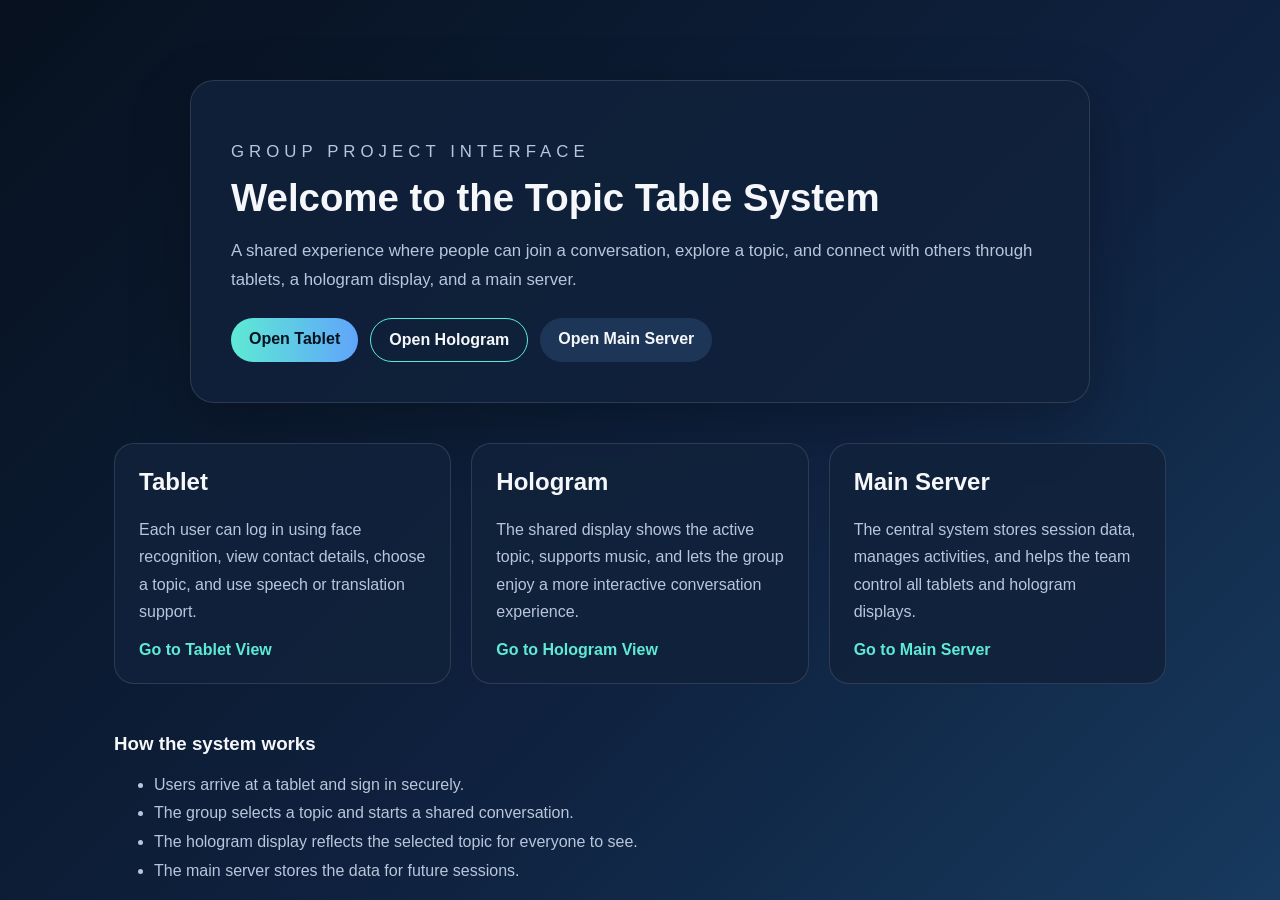
==== index.html @ 47e7c25d "Main branch" ====
<!DOCTYPE html>
<html lang="en">
  <head>
    <meta charset="UTF-8" />
    <meta name="viewport" content="width=device-width, initial-scale=1.0" />
    <title>Topic Table Home</title>
    <link rel="stylesheet" href="styles.css" />
  </head>
  <body>
    <header class="hero">
      <div class="hero-content">
        <p class="eyebrow">Group Project Interface</p>
        <h1>Welcome to the Topic Table System</h1>
        <p>
          A shared experience where people can join a conversation, explore a topic,
          and connect with others through tablets, a hologram display, and a main server.
        </p>
        <div class="hero-actions">
          <a class="btn btn-primary" href="tablet.html">Open Tablet</a>
          <a class="btn btn-secondary" href="hologram.html">Open Hologram</a>
          <a class="btn btn-tertiary" href="server.html">Open Main Server</a>
        </div>
      </div>
    </header>

    <main class="options">
      <section class="card">
        <h2>Tablet</h2>
        <p>
          Each user can log in using face recognition, view contact details, choose a topic,
          and use speech or translation support.
        </p>
        <a href="tablet.html">Go to Tablet View</a>
      </section>

      <section class="card">
        <h2>Hologram</h2>
        <p>
          The shared display shows the active topic, supports music, and lets the group enjoy
          a more interactive conversation experience.
        </p>
        <a href="hologram.html">Go to Hologram View</a>
      </section>

      <section class="card">
        <h2>Main Server</h2>
        <p>
          The central system stores session data, manages activities, and helps the team control
          all tablets and hologram displays.
        </p>
        <a href="server.html">Go to Main Server</a>
      </section>
    </main>

    <section class="info">
      <h3>How the system works</h3>
      <ul>
        <li>Users arrive at a tablet and sign in securely.</li>
        <li>The group selects a topic and starts a shared conversation.</li>
        <li>The hologram display reflects the selected topic for everyone to see.</li>
        <li>The main server stores the data for future sessions.</li>
      </ul>
    </section>
  </body>
</html>
---- styles.css ----
:root {
  color-scheme: dark;
  --bg: #07111f;
  --panel: #11223b;
  --panel-2: #1d3557;
  --text: #f5f7fa;
  --muted: #b8c6db;
  --accent: #5eead4;
  --accent-2: #60a5fa;
}

* {
  box-sizing: border-box;
}

body {
  margin: 0;
  font-family: "Segoe UI", Tahoma, Geneva, Verdana, sans-serif;
  background: linear-gradient(135deg, var(--bg), #0f2240 60%, #173a5e);
  color: var(--text);
  min-height: 100vh;
}

.hero {
  padding: 80px 24px 40px;
  display: flex;
  justify-content: center;
}

.hero-content {
  max-width: 900px;
  width: 100%;
  background: rgba(17, 34, 59, 0.85);
  border: 1px solid rgba(255, 255, 255, 0.12);
  border-radius: 24px;
  padding: 40px;
  box-shadow: 0 20px 60px rgba(0, 0, 0, 0.25);
}

.eyebrow {
  text-transform: uppercase;
  letter-spacing: 0.3em;
  color: var(--accent);
  font-size: 0.85rem;
  margin-bottom: 10px;
}

h1 {
  margin: 0 0 12px;
  font-size: 2.4rem;
}

.hero p {
  color: var(--muted);
  font-size: 1.05rem;
  line-height: 1.7;
}

.hero-actions {
  display: flex;
  flex-wrap: wrap;
  gap: 12px;
  margin-top: 24px;
}

.btn {
  display: inline-block;
  padding: 12px 18px;
  border-radius: 999px;
  text-decoration: none;
  font-weight: 600;
  transition: transform 0.2s ease, box-shadow 0.2s ease;
}

.btn:hover {
  transform: translateY(-2px);
}

.btn-primary {
  background: linear-gradient(90deg, var(--accent), var(--accent-2));
  color: #041320;
}

.btn-secondary {
  background: transparent;
  border: 1px solid var(--accent);
  color: var(--text);
}

.btn-tertiary {
  background: var(--panel-2);
  color: var(--text);
}

.btn-warning {
  background: rgba(248, 113, 113, 0.16);
  border: 1px solid rgba(248, 113, 113, 0.28);
  color: #fecaca;
}

.options {
  display: grid;
  grid-template-columns: repeat(3, minmax(220px, 1fr));
  gap: 20px;
  max-width: 1100px;
  margin: 0 auto;
  padding: 0 24px 30px;
}

.card {
  background: rgba(17, 34, 59, 0.9);
  border-radius: 20px;
  padding: 24px;
  border: 1px solid rgba(255, 255, 255, 0.12);
}

.card h2 {
  margin-top: 0;
}

.card p {
  color: var(--muted);
  line-height: 1.7;
}

.card a {
  color: var(--accent);
  font-weight: 600;
  text-decoration: none;
}

.info {
  max-width: 1100px;
  margin: 0 auto 40px;
  padding: 0 24px;
}

.info h3 {
  margin-bottom: 10px;
}

.info ul {
  color: var(--muted);
  line-height: 1.8;
}

.page {
  max-width: 1000px;
  margin: 40px auto;
  padding: 24px;
}

.panel {
  background: rgba(17, 34, 59, 0.92);
  border-radius: 20px;
  padding: 24px;
  border: 1px solid rgba(255, 255, 255, 0.12);
  margin-bottom: 20px;
}

.status {
  display: inline-block;
  padding: 6px 10px;
  border-radius: 999px;
  background: rgba(94, 234, 212, 0.16);
  color: var(--accent);
  margin-bottom: 12px;
  font-size: 0.9rem;
}

.grid {
  display: grid;
  gap: 16px;
  grid-template-columns: repeat(2, minmax(220px, 1fr));
}

.small-card {
  background: rgba(29, 53, 87, 0.5);
  border: 2px solid rgba(94, 234, 212, 0.3);
  border-radius: 16px;
  padding: 20px;
  box-shadow: 0 4px 12px rgba(0, 0, 0, 0.3);
}

.hidden {
  display: none;
}

.login-grid {
  display: grid;
  grid-template-columns: 1.1fr 0.9fr;
  gap: 20px;
}

.login-card {
  background: rgba(255, 255, 255, 0.04);
  border: 1px solid rgba(255, 255, 255, 0.08);
  border-radius: 18px;
  padding: 22px;
}

.login-card.highlight {
  background: linear-gradient(135deg, rgba(94, 234, 212, 0.16), rgba(96, 165, 250, 0.16));
}

.login-card label {
  display: block;
  margin-bottom: 8px;
  color: var(--muted);
}

.login-card input {
  width: 100%;
  padding: 12px 14px;
  border-radius: 12px;
  border: 1px solid rgba(255, 255, 255, 0.16);
  background: rgba(7, 17, 31, 0.9);
  color: var(--text);
  margin-bottom: 12px;
}

.divider {
  text-align: center;
  color: var(--muted);
  margin: 12px 0;
}

.message {
  margin-top: 12px;
  color: var(--accent);
  min-height: 22px;
}

.welcome-row {
  display: flex;
  justify-content: space-between;
  align-items: center;
  gap: 12px;
  margin-bottom: 18px;
}

.small {
  padding: 10px 14px;
}

.topic-buttons {
  display: flex;
  flex-wrap: wrap;
  gap: 10px;
  margin: 12px 0;
}

.topic-btn {
  border: none;
  border-radius: 999px;
  padding: 10px 14px;
  background: rgba(255, 255, 255, 0.1);
  color: var(--text);
  cursor: pointer;
}

.topic-btn:hover {
  background: rgba(94, 234, 212, 0.25);
}

.preview-box {
  margin-top: 12px;
  padding: 16px;
  border-radius: 14px;
  background: rgba(7, 17, 31, 0.7);
  border: 1px solid rgba(255, 255, 255, 0.08);
}

#musicLink {
  width: 100%;
  padding: 12px 14px;
  border-radius: 12px;
  border: 1px solid rgba(255, 255, 255, 0.16);
  background: rgba(7, 17, 31, 0.9);
  color: var(--text);
  margin-top: 8px;
  margin-bottom: 12px;
}

.music-search-panel {
  margin-top: 14px;
  padding: 14px;
  border-radius: 14px;
  border: 1px solid rgba(255, 255, 255, 0.12);
  background: rgba(7, 17, 31, 0.65);
}

.music-search-panel h4 {
  margin: 0 0 8px;
}

.music-search-panel input {
  width: 100%;
  padding: 12px 14px;
  border-radius: 12px;
  border: 1px solid rgba(255, 255, 255, 0.16);
  background: rgba(7, 17, 31, 0.9);
  color: var(--text);
  margin-top: 8px;
}

.music-search-actions {
  display: flex;
  flex-wrap: wrap;
  gap: 10px;
  margin-top: 10px;
}

.music-search-results {
  display: flex;
  flex-direction: column;
  gap: 10px;
}

.music-result-item {
  border-radius: 12px;
  border: 1px solid rgba(255, 255, 255, 0.12);
  background: rgba(255, 255, 255, 0.04);
  padding: 12px;
}

.music-result-item.unplayable {
  border-color: rgba(248, 113, 113, 0.4);
  background: rgba(248, 113, 113, 0.08);
}

.music-result-title {
  margin: 0;
  font-weight: 600;
  color: var(--text);
}

.music-result-note {
  margin: 6px 0 0;
  color: #fecaca;
  font-size: 0.9rem;
}

.music-result-actions {
  display: flex;
  flex-wrap: wrap;
  gap: 8px;
  margin-top: 10px;
}

.contact-line {
  margin: 6px 0;
  color: var(--muted);
}

.queue-list {
  padding-left: 18px;
  color: var(--muted);
  line-height: 1.8;
}

.projection-stage {
  margin: 20px 0 24px;
}

.projection-toolbar {
  display: flex;
  justify-content: flex-end;
  margin-bottom: 12px;
}

.projection-screen {
  position: relative;
  min-height: 260px;
  border-radius: 24px;
  overflow: hidden;
  border: 1px solid rgba(255, 255, 255, 0.16);
  background: radial-gradient(circle at top, rgba(94, 234, 212, 0.16), transparent 40%), linear-gradient(135deg, #081522, #102848);
  box-shadow: inset 0 0 30px rgba(94, 234, 212, 0.14), 0 16px 40px rgba(0, 0, 0, 0.28);
}

.projection-glow {
  position: absolute;
  inset: 0;
  background: linear-gradient(90deg, transparent, rgba(255, 255, 255, 0.1), transparent);
  animation: scan 4s linear infinite;
}

.projection-content {
  position: relative;
  z-index: 1;
  display: flex;
  flex-direction: column;
  justify-content: center;
  align-items: center;
  min-height: 260px;
  text-align: center;
  padding: 24px;
}

.projection-label {
  color: var(--accent);
  letter-spacing: 0.4em;
  font-size: 0.8rem;
  margin-bottom: 10px;
}

.projection-content h2 {
  margin: 0 0 10px;
  font-size: 2.2rem;
}

.projection-content p {
  margin: 0;
  color: var(--muted);
  font-size: 1rem;
}

.music-embed-container {
  width: min(100%, 900px);
  margin-top: 22px;
  border-radius: 20px;
  overflow: hidden;
  border: 1px solid rgba(255, 255, 255, 0.12);
  box-shadow: 0 18px 40px rgba(0, 0, 0, 0.32);
}

.music-embed-frame {
  display: block;
  width: 100%;
  min-height: 352px;
  border: 0;
  background: #081522;
}

.music-fallback-text {
  margin-top: 14px;
  color: var(--muted);
  font-size: 0.95rem;
}

.music-fallback-text a {
  color: var(--accent);
  font-weight: 700;
}

.projection-stage.is-projection-fullscreen,
.projection-stage:fullscreen,
.projection-stage:-webkit-full-screen {
  display: flex;
  flex-direction: column;
  justify-content: center;
  background: #020814;
  width: 100vw;
  height: 100vh;
  margin: 0;
  padding: 0;
}

.projection-stage.is-projection-fullscreen .projection-toolbar,
.projection-stage:fullscreen .projection-toolbar,
.projection-stage:-webkit-full-screen .projection-toolbar {
  position: absolute;
  top: 20px;
  right: 20px;
  z-index: 3;
}

.projection-stage.is-projection-fullscreen .projection-screen,
.projection-stage:fullscreen .projection-screen,
.projection-stage:-webkit-full-screen .projection-screen {
  flex: 1 1 auto;
  display: flex;
  align-items: stretch;
  width: 100%;
  height: 100%;
  min-height: 100vh;
  border-radius: 0;
  border: none;
  box-shadow: inset 0 0 60px rgba(94, 234, 212, 0.18);
}

.projection-stage.is-projection-fullscreen .projection-content,
.projection-stage:fullscreen .projection-content,
.projection-stage:-webkit-full-screen .projection-content {
  flex: 1 1 auto;
  min-height: 0;
  height: auto;
  padding: 40px 60px;
}

.projection-stage.is-projection-fullscreen .projection-label,
.projection-stage:fullscreen .projection-label,
.projection-stage:-webkit-full-screen .projection-label {
  display: none;
}

.projection-stage.is-projection-fullscreen .projection-content h2,
.projection-stage:fullscreen .projection-content h2,
.projection-stage:-webkit-full-screen .projection-content h2 {
  font-size: clamp(3.5rem, 9vw, 7rem);
  margin-bottom: 0;
}

.projection-stage.is-projection-fullscreen .projection-content p,
.projection-stage:fullscreen .projection-content p,
.projection-stage:-webkit-full-screen .projection-content p {
  font-size: clamp(1.2rem, 2.6vw, 2rem);
  max-width: 900px;
}

.projection-stage.is-projection-fullscreen .projection-content p:last-child,
.projection-stage:fullscreen .projection-content p:last-child,
.projection-stage:-webkit-full-screen .projection-content p:last-child {
  display: none;
}

.projection-stage.is-projection-fullscreen .music-embed-container,
.projection-stage:fullscreen .music-embed-container,
.projection-stage:-webkit-full-screen .music-embed-container {
  width: min(92vw, 1200px);
  margin-top: 28px;
}

.projection-stage.is-projection-fullscreen .music-embed-frame,
.projection-stage:fullscreen .music-embed-frame,
.projection-stage:-webkit-full-screen .music-embed-frame {
  min-height: min(56vh, 560px);
}

.server-layout {
  display: grid;
  grid-template-columns: 320px 1fr;
  gap: 22px;
}

.server-sidebar {
  min-height: 300px;
  background: linear-gradient(180deg, rgba(17, 34, 59, 0.95), rgba(10, 22, 39, 0.95));
}

.table-list {
  display: flex;
  flex-direction: column;
  gap: 10px;
  margin-top: 14px;
}

.table-option-buttons {
  display: flex;
  flex-wrap: wrap;
  gap: 8px;
  margin: 8px 0 6px;
}

.table-option-btn {
  border: 1px solid rgba(255, 255, 255, 0.14);
  border-radius: 999px;
  padding: 8px 12px;
  background: rgba(255, 255, 255, 0.04);
  color: var(--text);
  cursor: pointer;
}

.table-option-btn.active {
  background: rgba(94, 234, 212, 0.18);
  border-color: rgba(94, 234, 212, 0.35);
}

.table-selector-card {
  margin-bottom: 14px;
}

.table-selector-card h3 {
  margin-bottom: 6px;
}

.inner-panel {
  margin-top: 14px;
  padding: 16px;
}

.manual-controls {
  display: flex;
  flex-wrap: wrap;
  gap: 10px;
  margin-top: 10px;
}

.manual-controls input {
  flex: 1 1 150px;
  padding: 10px 12px;
  border-radius: 10px;
  border: 1px solid rgba(255, 255, 255, 0.14);
  background: rgba(7, 17, 31, 0.9);
  color: var(--text);
}

.topic-actions {
  display: flex;
  flex-wrap: wrap;
  gap: 10px;
  margin-top: 10px;
}

.table-btn {
  border: 1px solid rgba(255, 255, 255, 0.1);
  border-radius: 14px;
  background: rgba(255, 255, 255, 0.04);
  color: var(--text);
  padding: 12px 14px;
  text-align: left;
  cursor: pointer;
  transition: transform 0.2s ease, border-color 0.2s ease, background 0.2s ease;
}

.table-btn:hover {
  transform: translateY(-1px);
  border-color: rgba(94, 234, 212, 0.3);
}

.table-btn.active {
  background: rgba(94, 234, 212, 0.18);
  border-color: rgba(94, 234, 212, 0.45);
  box-shadow: inset 0 0 0 1px rgba(94, 234, 212, 0.16);
}

.table-topline {
  display: flex;
  justify-content: space-between;
  align-items: center;
  margin-bottom: 4px;
}

.table-meta {
  color: var(--muted);
  font-size: 0.85rem;
  margin-top: 4px;
}

.status-pill {
  display: inline-flex;
  align-items: center;
  gap: 6px;
  padding: 4px 8px;
  border-radius: 999px;
  font-size: 0.75rem;
  font-weight: 700;
  text-transform: uppercase;
  letter-spacing: 0.08em;
}

.status-pill.live {
  background: rgba(34, 197, 94, 0.16);
  color: #7ee787;
}

.status-pill.standby {
  background: rgba(251, 191, 36, 0.16);
  color: #fbbf24;
}

.status-dot {
  width: 8px;
  height: 8px;
  border-radius: 50%;
  background: currentColor;
}

.user-card {
  background: rgba(255, 255, 255, 0.04);
  border-radius: 14px;
  padding: 12px;
  margin-top: 10px;
  border: 1px solid rgba(255, 255, 255, 0.06);
}

.user-card-top {
  display: flex;
  justify-content: space-between;
  align-items: center;
  gap: 8px;
}

.user-card h4 {
  margin: 0 0 6px;
}

.user-card p {
  margin: 4px 0;
  color: var(--muted);
  font-size: 0.95rem;
}

.history-list {
  list-style: none;
  padding: 0;
  margin: 0;
  color: var(--muted);
  display: flex;
  flex-direction: column;
  gap: 10px;
}

.history-list li {
  padding: 10px 12px;
  border-radius: 12px;
  background: rgba(255, 255, 255, 0.04);
  border: 1px solid rgba(255, 255, 255, 0.06);
}

.history-item {
  display: flex;
  justify-content: space-between;
  align-items: flex-start;
  gap: 10px;
}

.history-time {
  display: block;
  color: var(--accent);
  font-size: 0.78rem;
  margin-bottom: 4px;
  text-transform: uppercase;
  letter-spacing: 0.08em;
}

.projection-preview {
  background: rgba(7, 17, 31, 0.7);
  border-radius: 16px;
  padding: 16px;
  border: 1px solid rgba(255, 255, 255, 0.08);
}

.alert-list {
  display: flex;
  flex-direction: column;
  gap: 10px;
}

.alert-item {
  border-radius: 12px;
  padding: 10px 12px;
  background: rgba(255, 255, 255, 0.04);
  border: 1px solid rgba(255, 255, 255, 0.06);
}

.alert-item strong {
  display: block;
  margin-bottom: 4px;
}

.graph-card {
  padding: 14px;
  border-radius: 16px;
  background: rgba(7, 17, 31, 0.7);
  border: 1px solid rgba(255, 255, 255, 0.08);
}

.graph-bars {
  display: flex;
  align-items: flex-end;
  gap: 10px;
  height: 140px;
  margin-top: 12px;
}

.graph-bar {
  flex: 1;
  border-radius: 8px 8px 0 0;
  background: linear-gradient(180deg, var(--accent), var(--accent-2));
  min-height: 20px;
  position: relative;
}

.graph-bar span {
  position: absolute;
  bottom: -24px;
  left: 50%;
  transform: translateX(-50%);
  font-size: 0.75rem;
  color: var(--muted);
}

.health-grid {
  display: grid;
  grid-template-columns: repeat(2, minmax(0, 1fr));
  gap: 10px;
  margin-top: 10px;
}

.health-item {
  background: rgba(255, 255, 255, 0.04);
  border-radius: 12px;
  padding: 10px;
  border: 1px solid rgba(255, 255, 255, 0.06);
}

.health-item strong {
  display: block;
  color: var(--accent);
  margin-bottom: 4px;
}

.metric-row {
  display: flex;
  flex-wrap: wrap;
  gap: 12px;
  margin: 10px 0 16px;
}

.metric {
  background: rgba(255, 255, 255, 0.05);
  border: 1px solid rgba(255, 255, 255, 0.08);
  border-radius: 14px;
  padding: 10px 12px;
  min-width: 120px;
}

.metric strong {
  display: block;
  font-size: 1.1rem;
  color: var(--accent);
}

.wide {
  grid-column: span 2;
}

.detail-label {
  display: block;
  margin-bottom: 6px;
  color: var(--muted);
  font-size: 0.9rem;
}

.detail-select {
  width: 100%;
  padding: 10px 12px;
  border-radius: 10px;
  border: 1px solid rgba(255, 255, 255, 0.14);
  background: rgba(7, 17, 31, 0.9);
  color: var(--text);
  margin-bottom: 10px;
}

.empty-state {
  color: var(--muted);
  margin: 8px 0 0;
}

.users-list {
  display: flex;
  flex-direction: column;
  gap: 8px;
}

.user-link-btn {
  padding: 10px 12px;
  background: rgba(94, 234, 212, 0.12);
  border: 1px solid rgba(94, 234, 212, 0.3);
  border-radius: 10px;
  color: var(--accent);
  cursor: pointer;
  font-size: 0.95rem;
  transition: all 0.2s ease;
  text-align: left;
}

.user-link-btn:hover {
  background: rgba(94, 234, 212, 0.25);
  border-color: rgba(94, 234, 212, 0.6);
  transform: translateX(4px);
}

.topic-layout {
  display: grid;
  grid-template-columns: 1fr 1fr;
  gap: 30px;
  margin-top: 20px;
}

.topic-main {
  display: flex;
  flex-direction: column;
  gap: 25px;
}

.topic-sidebar {
  background: transparent;
  border: none;
  border-radius: 0;
  padding: 0;
  max-height: none;
  overflow-y: visible;
  display: flex;
  flex-direction: column;
  gap: 25px;
}

.tablet-grid {
  display: grid;
  grid-template-columns: 1fr 1fr;
  gap: 40px;
  margin-top: 30px;
  padding: 0 10px;
}

.left-column {
  display: flex;
  flex-direction: column;
  gap: 35px;
}

.right-column {
  display: flex;
  flex-direction: column;
  gap: 35px;
}

.section-card {
  background: rgba(29, 53, 87, 0.6);
  border: 2px solid rgba(94, 234, 212, 0.35);
  border-radius: 18px;
  padding: 24px;
  box-shadow: 0 6px 20px rgba(0, 0, 0, 0.4);
  display: flex;
  flex-direction: column;
  gap: 14px;
}

.section-card h3 {
  margin: 0;
  color: var(--accent);
  font-size: 1.2rem;
  text-transform: uppercase;
  letter-spacing: 1px;
  padding-bottom: 12px;
  border-bottom: 1px solid rgba(94, 234, 212, 0.2);
}

.user-details-panel {
  background: rgba(7, 17, 31, 0.9);
  border: 2px solid rgba(94, 234, 212, 0.5);
  border-radius: 14px;
  padding: 20px;
  margin-top: 14px;
  border-left: 5px solid var(--accent);
  box-shadow: 0 4px 12px rgba(94, 234, 212, 0.15);
}

.user-details-panel.hidden {
  display: none;
}

.user-details-panel h4 {
  margin: 0 0 12px;
  color: var(--accent);
  font-size: 1.1rem;
  word-break: break-word;
}

.user-detail-item {
  margin-bottom: 10px;
  font-size: 0.9rem;
}

.user-detail-item strong {
  display: block;
  color: var(--muted);
  margin-bottom: 4px;
  font-size: 0.85rem;
  text-transform: uppercase;
  letter-spacing: 0.5px;
}

.user-detail-item p {
  margin: 0;
  color: var(--text);
  word-break: break-word;
}

.user-remove-btn,
.history-remove-btn {
  border: none;
  border-radius: 999px;
  padding: 6px 10px;
  background: rgba(248, 113, 113, 0.16);
  color: #fecaca;
  cursor: pointer;
  font-size: 0.78rem;
}

@keyframes scan {
  0% {
    transform: translateX(-100%);
  }
  100% {
    transform: translateX(100%);
  }
}

@media (max-width: 1200px) {
  .topic-layout {
    grid-template-columns: 1fr;
  }

  .topic-sidebar {
    max-height: none;
  }

  .tablet-grid {
    grid-template-columns: 1fr;
    gap: 30px;
  }

  .login-grid {
    grid-template-columns: 1fr;
  }

  .server-layout {
    grid-template-columns: 1fr;
  }

  .table-option-buttons {
    gap: 6px;
  }

  .health-grid {
    grid-template-columns: 1fr;
  }

  .wide {
    grid-column: span 1;
  }

  .welcome-row {
    flex-direction: column;
    align-items: flex-start;
  }
  .options,
  .grid {
    grid-template-columns: 1fr;
  }

  .hero-content {
    padding: 28px;
  }
}
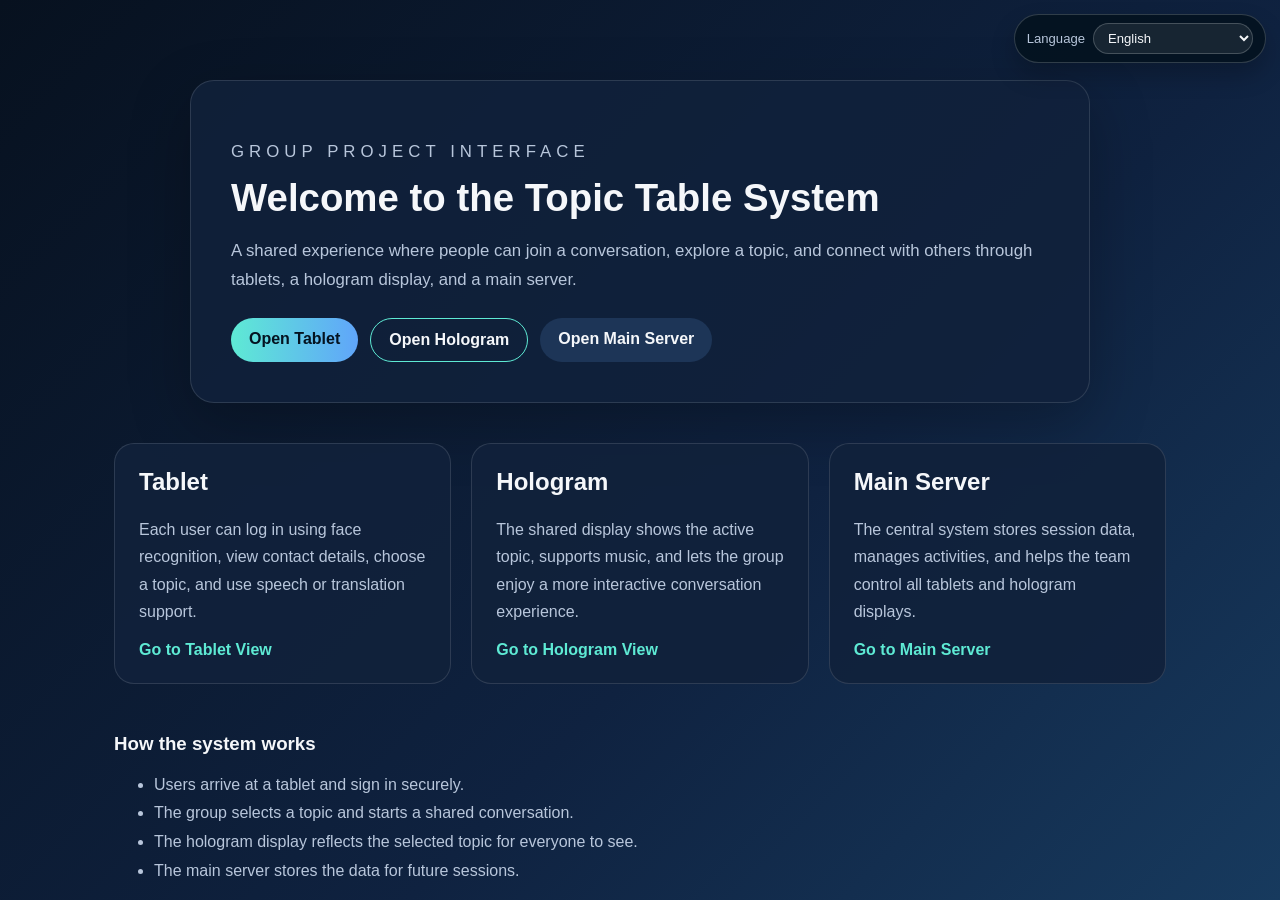
==== commit 715f0419: "lanuage" ====
--- a/index.html
+++ b/index.html
@@ -61,5 +61,7 @@
         <li>The main server stores the data for future sessions.</li>
       </ul>
     </section>
+    <script src="translate.js"></script>
+    <script src="https://translate.google.com/translate_a/element.js?cb=googleTranslateElementInit"></script>
   </body>
 </html>
--- a/styles.css
+++ b/styles.css
@@ -19,6 +19,55 @@
   background: linear-gradient(135deg, var(--bg), #0f2240 60%, #173a5e);
   color: var(--text);
   min-height: 100vh;
+  top: 0 !important;
+}
+
+.goog-te-banner-frame {
+  display: none !important;
+}
+
+.goog-te-gadget,
+.goog-logo-link,
+#goog-gt-tt {
+  display: none !important;
+}
+
+.google-translate-element {
+  display: none;
+}
+
+.language-selector-container {
+  position: fixed;
+  top: 14px;
+  right: 14px;
+  z-index: 9999;
+  display: flex;
+  align-items: center;
+  gap: 8px;
+  padding: 8px 12px;
+  border-radius: 999px;
+  border: 1px solid rgba(255, 255, 255, 0.18);
+  background: rgba(4, 19, 32, 0.92);
+  box-shadow: 0 12px 24px rgba(0, 0, 0, 0.22);
+}
+
+.language-selector-container label {
+  font-size: 0.82rem;
+  color: var(--muted);
+}
+
+.language-selector {
+  border: 1px solid rgba(255, 255, 255, 0.2);
+  border-radius: 999px;
+  padding: 6px 10px;
+  background: rgba(255, 255, 255, 0.08);
+  color: var(--text);
+  font-size: 0.82rem;
+}
+
+.language-selector:focus {
+  outline: 2px solid rgba(94, 234, 212, 0.35);
+  outline-offset: 1px;
 }
 
 .hero {
@@ -433,6 +482,14 @@
   background: #081522;
 }
 
+.music-external-container {
+  margin-top: 18px;
+}
+
+.music-external-container .btn {
+  padding: 14px 22px;
+}
+
 .music-fallback-text {
   margin-top: 14px;
   color: var(--muted);
@@ -518,14 +575,30 @@
 .projection-stage.is-projection-fullscreen .music-embed-container,
 .projection-stage:fullscreen .music-embed-container,
 .projection-stage:-webkit-full-screen .music-embed-container {
-  width: min(92vw, 1200px);
-  margin-top: 28px;
+  width: min(96vw, 1500px);
+  max-width: 1500px;
+  margin-top: 10px;
 }
 
 .projection-stage.is-projection-fullscreen .music-embed-frame,
 .projection-stage:fullscreen .music-embed-frame,
 .projection-stage:-webkit-full-screen .music-embed-frame {
-  min-height: min(56vh, 560px);
+  min-height: 0;
+  height: min(78vh, calc(100vh - 130px));
+}
+
+.projection-stage.is-projection-fullscreen.has-music-embed .projection-content,
+.projection-stage:fullscreen.has-music-embed .projection-content,
+.projection-stage:-webkit-full-screen.has-music-embed .projection-content {
+  justify-content: flex-start;
+  padding-top: 26px;
+}
+
+.projection-stage.is-projection-fullscreen.has-music-embed .projection-content h2,
+.projection-stage:fullscreen.has-music-embed .projection-content h2,
+.projection-stage:-webkit-full-screen.has-music-embed .projection-content h2 {
+  font-size: clamp(2rem, 5vw, 4rem);
+  margin-bottom: 10px;
 }
 
 .server-layout {
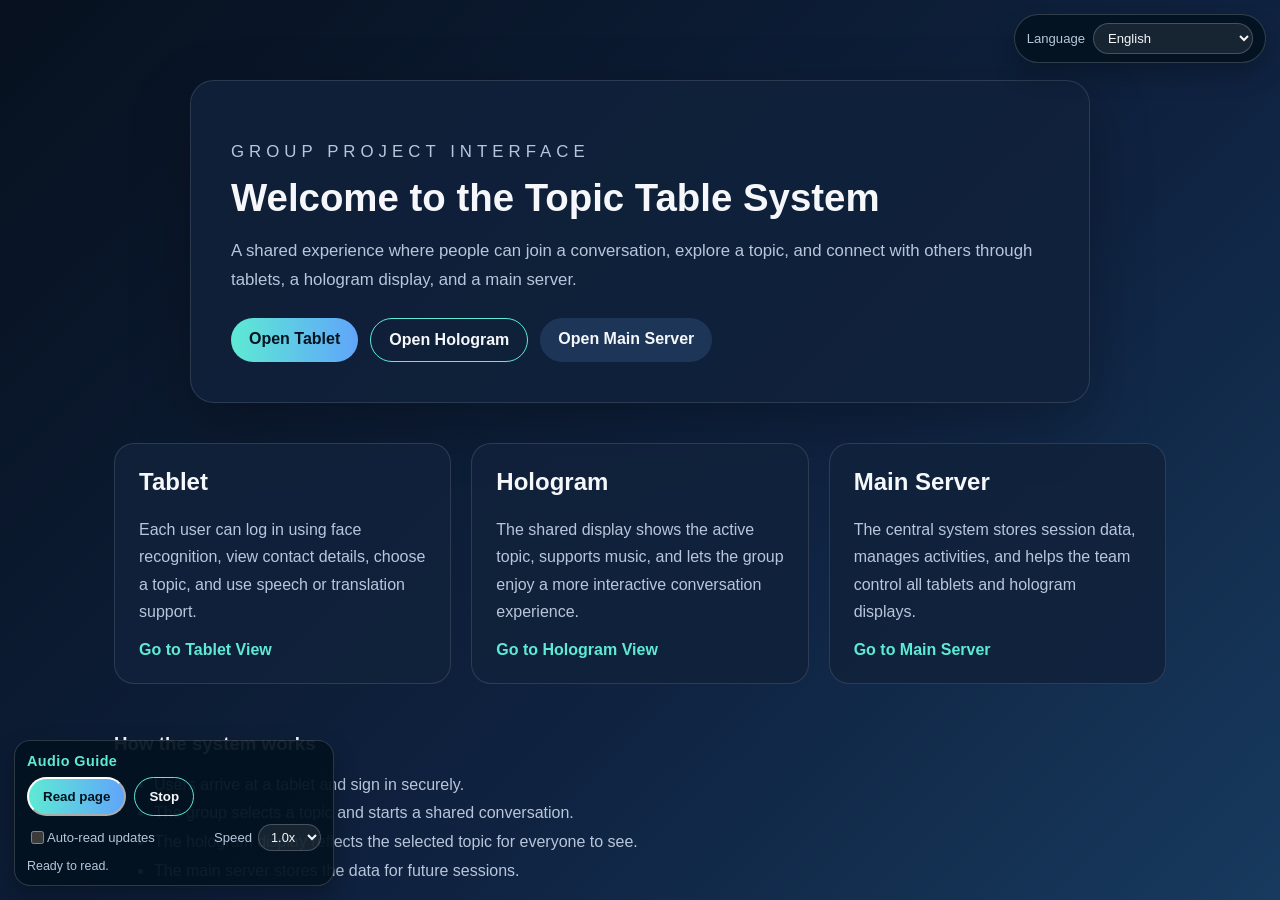
==== commit 97ebcd81: "speech" ====
--- a/index.html
+++ b/index.html
@@ -61,6 +61,7 @@
         <li>The main server stores the data for future sessions.</li>
       </ul>
     </section>
+    <script src="tts.js"></script>
     <script src="translate.js"></script>
     <script src="https://translate.google.com/translate_a/element.js?cb=googleTranslateElementInit"></script>
   </body>
--- a/styles.css
+++ b/styles.css
@@ -68,6 +68,71 @@
 .language-selector:focus {
   outline: 2px solid rgba(94, 234, 212, 0.35);
   outline-offset: 1px;
+}
+
+.tts-control-container {
+  position: fixed;
+  left: 14px;
+  bottom: 14px;
+  z-index: 9999;
+  width: min(320px, calc(100vw - 28px));
+  border-radius: 16px;
+  border: 1px solid rgba(255, 255, 255, 0.16);
+  background: rgba(4, 19, 32, 0.94);
+  padding: 12px;
+  box-shadow: 0 12px 24px rgba(0, 0, 0, 0.25);
+}
+
+.tts-control-title {
+  display: block;
+  margin-bottom: 8px;
+  color: var(--accent);
+  font-size: 0.9rem;
+  letter-spacing: 0.03em;
+}
+
+.tts-control-actions {
+  display: flex;
+  gap: 8px;
+  flex-wrap: wrap;
+  margin-bottom: 8px;
+}
+
+.tts-settings-row {
+  display: flex;
+  align-items: center;
+  justify-content: space-between;
+  gap: 10px;
+}
+
+.tts-checkbox {
+  color: var(--muted);
+  font-size: 0.82rem;
+  display: inline-flex;
+  align-items: center;
+}
+
+.tts-rate-label {
+  color: var(--muted);
+  font-size: 0.82rem;
+  display: inline-flex;
+  align-items: center;
+  gap: 6px;
+}
+
+.tts-rate-select {
+  border: 1px solid rgba(255, 255, 255, 0.2);
+  border-radius: 999px;
+  padding: 4px 8px;
+  background: rgba(255, 255, 255, 0.08);
+  color: var(--text);
+  font-size: 0.8rem;
+}
+
+.tts-status {
+  margin: 8px 0 0;
+  color: var(--muted);
+  font-size: 0.78rem;
 }
 
 .hero {
@@ -1119,4 +1184,15 @@
   .hero-content {
     padding: 28px;
   }
-}
+
+  .tts-control-container {
+    left: 10px;
+    bottom: 10px;
+    width: min(300px, calc(100vw - 20px));
+  }
+
+  .language-selector-container {
+    top: 10px;
+    right: 10px;
+  }
+}
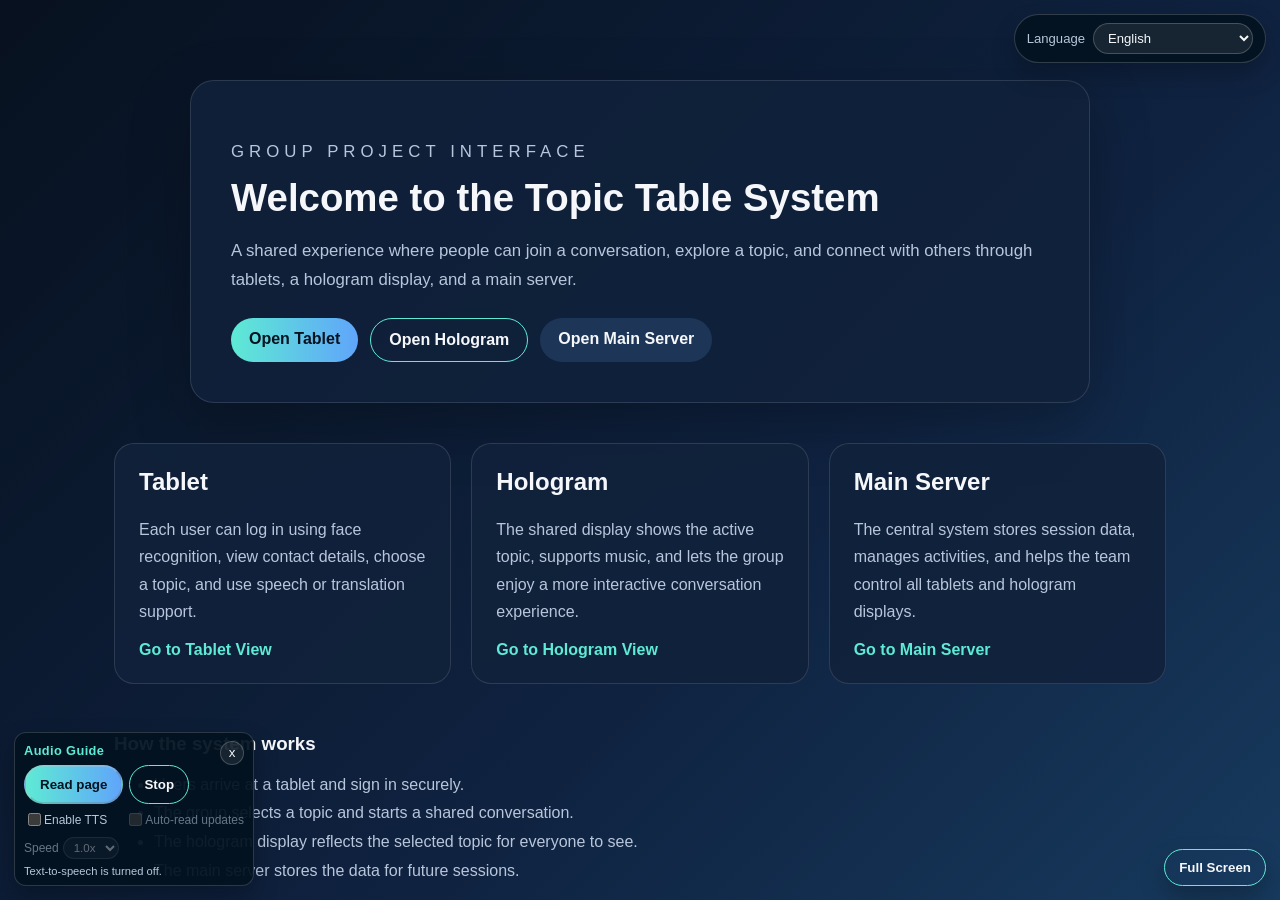
==== commit b0c66b15: "screen" ====
--- a/index.html
+++ b/index.html
@@ -63,6 +63,7 @@
     </section>
     <script src="tts.js"></script>
     <script src="translate.js"></script>
+    <script src="fullscreen.js"></script>
     <script src="https://translate.google.com/translate_a/element.js?cb=googleTranslateElementInit"></script>
   </body>
 </html>
--- a/styles.css
+++ b/styles.css
@@ -75,64 +75,98 @@
   left: 14px;
   bottom: 14px;
   z-index: 9999;
-  width: min(320px, calc(100vw - 28px));
-  border-radius: 16px;
+  width: min(240px, calc(100vw - 28px));
+  border-radius: 12px;
   border: 1px solid rgba(255, 255, 255, 0.16);
   background: rgba(4, 19, 32, 0.94);
-  padding: 12px;
+  padding: 8px 9px;
   box-shadow: 0 12px 24px rgba(0, 0, 0, 0.25);
 }
 
 .tts-control-title {
   display: block;
-  margin-bottom: 8px;
+  margin-bottom: 6px;
   color: var(--accent);
-  font-size: 0.9rem;
+  font-size: 0.8rem;
   letter-spacing: 0.03em;
 }
 
-.tts-control-actions {
-  display: flex;
-  gap: 8px;
-  flex-wrap: wrap;
-  margin-bottom: 8px;
-}
-
-.tts-settings-row {
+.tts-control-header {
   display: flex;
   align-items: center;
   justify-content: space-between;
-  gap: 10px;
+  gap: 8px;
+}
+
+.tts-close-btn {
+  border: 1px solid rgba(255, 255, 255, 0.2);
+  border-radius: 999px;
+  width: 24px;
+  height: 24px;
+  padding: 0;
+  background: rgba(255, 255, 255, 0.08);
+  color: var(--text);
+  cursor: pointer;
+  line-height: 1;
+}
+
+.tts-open-btn {
+  position: fixed;
+  left: 14px;
+  bottom: 14px;
+  z-index: 9999;
+  border: 1px solid rgba(255, 255, 255, 0.18);
+  border-radius: 999px;
+  padding: 8px 12px;
+  background: rgba(4, 19, 32, 0.94);
+  color: var(--text);
+  cursor: pointer;
+  font-size: 0.78rem;
+}
+
+.tts-control-actions {
+  display: flex;
+  gap: 6px;
+  flex-wrap: wrap;
+  margin-bottom: 6px;
+}
+
+.tts-settings-row {
+  display: flex;
+  align-items: center;
+  justify-content: space-between;
+  flex-wrap: wrap;
+  gap: 8px;
 }
 
 .tts-checkbox {
   color: var(--muted);
-  font-size: 0.82rem;
+  font-size: 0.75rem;
   display: inline-flex;
   align-items: center;
 }
 
 .tts-rate-label {
   color: var(--muted);
-  font-size: 0.82rem;
+  font-size: 0.75rem;
   display: inline-flex;
   align-items: center;
-  gap: 6px;
+  gap: 4px;
 }
 
 .tts-rate-select {
   border: 1px solid rgba(255, 255, 255, 0.2);
   border-radius: 999px;
-  padding: 4px 8px;
+  padding: 3px 6px;
   background: rgba(255, 255, 255, 0.08);
   color: var(--text);
-  font-size: 0.8rem;
+  font-size: 0.72rem;
 }
 
 .tts-status {
-  margin: 8px 0 0;
-  color: var(--muted);
-  font-size: 0.78rem;
+  margin: 6px 0 0;
+  color: var(--muted);
+  font-size: 0.7rem;
 }
 
 .hero {
@@ -212,6 +246,14 @@
   color: #fecaca;
 }
 
+.fullscreen-toggle-btn {
+  position: fixed;
+  right: 14px;
+  bottom: 14px;
+  z-index: 9999;
+  box-shadow: 0 12px 24px rgba(0, 0, 0, 0.25);
+}
+
 .options {
   display: grid;
   grid-template-columns: repeat(3, minmax(220px, 1fr));
@@ -311,6 +353,18 @@
   border: 1px solid rgba(255, 255, 255, 0.08);
   border-radius: 18px;
   padding: 22px;
+}
+
+.login-card-header {
+  display: flex;
+  align-items: center;
+  justify-content: space-between;
+  gap: 12px;
+  margin-bottom: 14px;
+}
+
+.login-card-header h2 {
+  margin: 0;
 }
 
 .login-card.highlight {
@@ -1188,7 +1242,12 @@
   .tts-control-container {
     left: 10px;
     bottom: 10px;
-    width: min(300px, calc(100vw - 20px));
+    width: min(220px, calc(100vw - 20px));
+  }
+
+  .tts-open-btn {
+    left: 10px;
+    bottom: 10px;
   }
 
   .language-selector-container {
